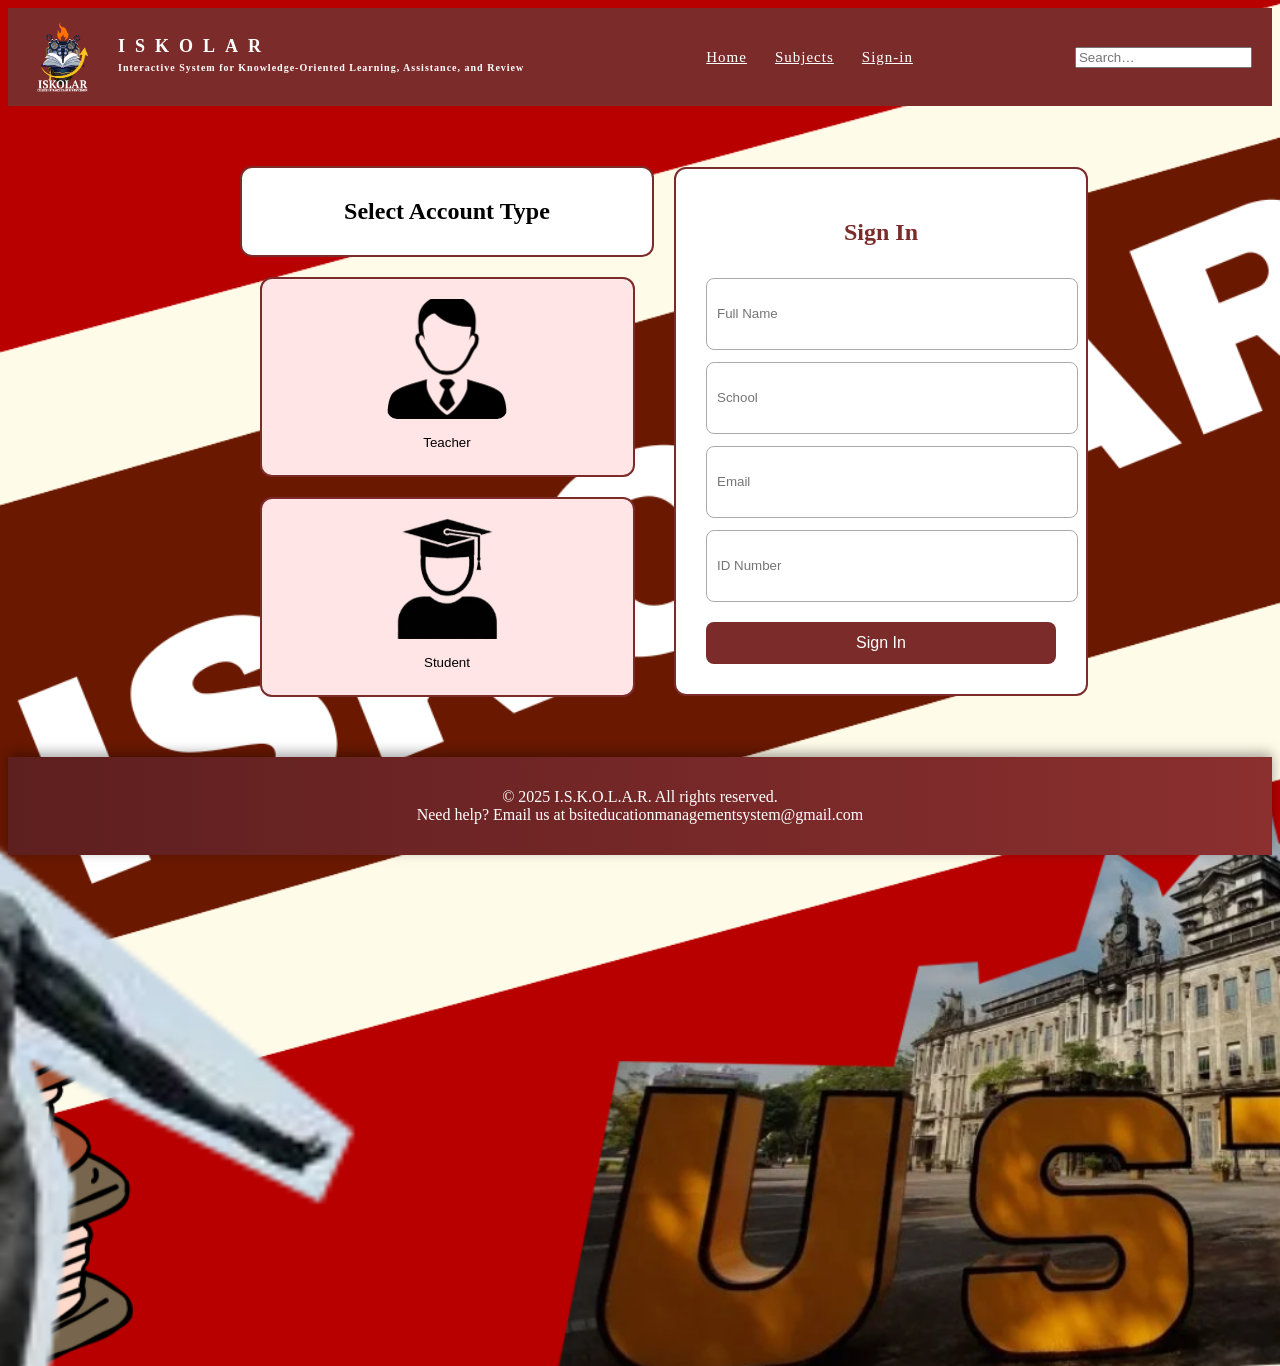
==== application.html @ c444ab7d "Update application.html" ====
<!DOCTYPE html>
<html lang="en">
<head>
    <meta charset="UTF-8">
    <meta name="viewport" content="width=device-width, initial-scale=1.0">
    <title>I.S.K.O.L.A.R</title>

    <link rel="stylesheet" href="application.css">
    <link rel="stylesheet" href="signin.css">
</head>

<body class="bg1">

<header class="header">
    <nav class="navbar">
        
        <div class="name">
            <div class="logo">
                <img src="!ISKOLAR.png" width="100%" height="100%">
            </div>

            <div class="namePos">
                ISKOLAR
                <br>
                <h3 style="font-size: 10px; letter-spacing: 1px; line-height: 1px;">
                    Interactive System for Knowledge-Oriented Learning, Assistance, and Review
                </h3>
            </div>
        </div>

        <nav class="nav">
            <a href="index.html">Home</a>
            <a href="sbjctGuestmain.html">Subjects</a>
            <a href="application.html">Sign-in</a>
        </nav>

        <div class="searchBar">
            <input type="search" placeholder="Search…" aria-label="Search" id="searchbar"/>
        </div>
    </nav>
</header>

<!-- GRID: LEFT (buttons) + RIGHT (form) -->
<div class="account-type-grid">

    <!-- ACCOUNT TYPE SELECTION -->
    <section class="account-type-section">
        <h2 class="signin-container">Select Account Type</h2>

        <div class="acc-btn-leftTop">
            <div class="account-buttons">
                <button id="teacherBtn" class="acc-btn">
                    <img src="!Professor2.png" alt="Teacher" class="acc-img">
                    <p>Teacher</p>
                </button>
            </div>
        </div>

        <div class="acc-btn-leftBottom">
            <div class="account-buttons">
                <button id="studentBtn" class="acc-btn">
                    <img src="!Student2.png" alt="Student" class="acc-img">
                    <p>Student</p>
                </button>
            </div>
        </div>
    </section>

    <!-- SIGN-IN FORM -->
    <section class="signin-container">
        <h2 id="formTitle">Sign In</h2>

        <form id="signinForm">
            <input type="text" id="name" placeholder="Full Name" required>
            <input type="text" id="school" placeholder="School" required>
            <input type="email" id="email" placeholder="Email" required>
            <input type="text" id="idnum" placeholder="ID Number" required>

            <button type="submit" id="signinBtn">Sign In</button>
        </form>
    </section>

</div>

<script src="application.js"></script>

</body>

<footer>
    <p>&copy; 2025 I.S.K.O.L.A.R. All rights reserved.  
    <br> Need help? Email us at bsiteducationmanagementsystem@gmail.com</p>
</footer>

</html>
---- application.css ----
/* ------------------ NAVIGATION BAR ------------------ */

.header .navbar {
  background: #7c2b2b;
  color: #fff;
  display: flex;
  align-items: center;
  gap: 10px;
  padding: 14px 20px;
  justify-content: space-between;
}

.name {
    display: grid;
    grid-template-columns: 70px 1fr;
}

.logo {
    display: flex;
    align-items: left;
    width: 70px;
}

.namePos {
    font-weight: 700;
    letter-spacing: 10px;
    font-size: 18px;
    padding: 14px 20px;
}

.nav a {
    color: #fff;
    margin: 0 12px;
    font-size: 15px;
    letter-spacing: 1px;
}

.searchBar[type="search"]{
    padding: 6px 10px;
    border-radius: 18px;
    border: none;
    min-width: 160px;
}

/* ------------------ BACKGROUND ------------------ */

.bg1 {
    background-image: url('!ISKOLAR4.png');
    background-size: cover;
    background-repeat: no-repeat;
    background-position: center;
    min-height: 150vh;
}

/* ------------------ ACCOUNT TYPE GRID ------------------ */

.account-type-grid {
    display: grid;
    grid-template-columns: 1fr 1fr;
    gap: 20px;
    max-width: 800px;
    margin: 60px auto;
    text-align: center;
}

.account-type-section {
    text-align: center;
}

.account-buttons {
    display: flex;
    justify-content: center;
    margin-top: 20px;
}

.acc-btn {
    background: #ffe5e5;
    border: 2px solid #7c2b2b;
    padding: 20px;
    border-radius: 12px;
    width: 375px;
    height: 200px;
    cursor: pointer;
    transition: 0.3s;
    text-align: center;
}

.acc-btn:hover {
    background: #f7d0d0;
}

/* ACTIVE BUTTON STATE FOR TEACHER/STUDENT SELECTION */
.active-account {
    background: #903131 !important;
    color: #fff;
    transform: scale(1.03);
}

/* IMG INSIDE BUTTON */
.acc-img {
    width: 120px;
    height: 120px;
    object-fit: cover;
    border-radius: 10px;
}

/* ------------------ SIGN-IN FORM ------------------ */

.signin-container {
    width: 350px;
    margin: auto;
    background: #fff;
    padding: 30px;
    border: 2px solid #7c2b2b;
    border-radius: 12px;
}

.signin-container h2 {
    text-align: center;
    color: #7c2b2b;
}

#signinForm input {
    width: 100%;
    height: 50px;
    padding: 10px;
    margin-top: 12px;
    border: 1px solid #aaa;
    border-radius: 8px;
}

#signinBtn {
    margin-top: 20px;
    width: 100%;
    padding: 12px;
    background: #7c2b2b;
    border: none;
    color: #fff;
    font-size: 16px;
    cursor: pointer;
    border-radius: 8px;
}

#signinBtn:hover {
    background: #5a1f1f;
}

/* ------------------ FOOTER ------------------ */

footer {
  background: linear-gradient(90deg, #5e1f1f, #8b2f2f);
  color: white;
  padding: 15px;
  text-align: center;
  margin-top: 50px;
  box-shadow: 0 -4px 12px rgba(0,0,0,0.35);
}
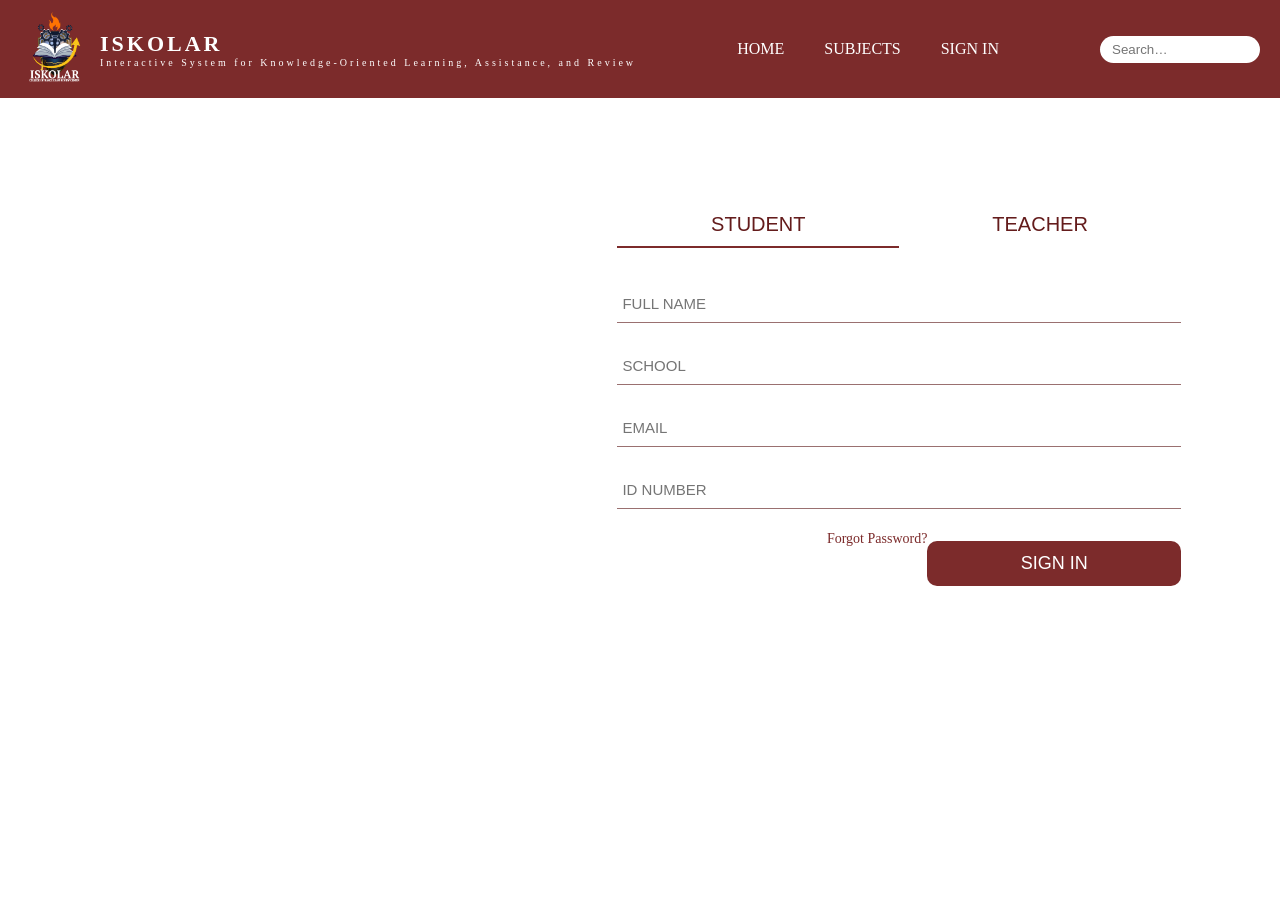
==== commit be574da4: "Update application.html" ====
--- a/application.html
+++ b/application.html
@@ -3,92 +3,75 @@
 <head>
     <meta charset="UTF-8">
     <meta name="viewport" content="width=device-width, initial-scale=1.0">
-    <title>I.S.K.O.L.A.R</title>
-
+    <title>ISKOLAR | Sign In</title>
     <link rel="stylesheet" href="application.css">
-    <link rel="stylesheet" href="signin.css">
 </head>
 
-<body class="bg1">
+<body class="bg-login">
 
 <header class="header">
     <nav class="navbar">
-        
+
         <div class="name">
             <div class="logo">
-                <img src="!ISKOLAR.png" width="100%" height="100%">
+                <img src="!ISKOLAR.png" alt="ISKOLAR Logo">
             </div>
 
             <div class="namePos">
                 ISKOLAR
-                <br>
-                <h3 style="font-size: 10px; letter-spacing: 1px; line-height: 1px;">
-                    Interactive System for Knowledge-Oriented Learning, Assistance, and Review
-                </h3>
+                <h3>Interactive System for Knowledge-Oriented Learning, Assistance, and Review</h3>
             </div>
         </div>
 
         <nav class="nav">
-            <a href="index.html">Home</a>
-            <a href="sbjctGuestmain.html">Subjects</a>
-            <a href="application.html">Sign-in</a>
+            <a href="index.html">HOME</a>
+            <a href="subjectsmain.html">SUBJECTS</a>
+            <a href="application.html">SIGN IN</a>
         </nav>
 
-        <div class="searchBar">
-            <input type="search" placeholder="Search…" aria-label="Search" id="searchbar"/>
+        <div class="search-wrapper">
+            <input type="search" placeholder="Search…" id="searchbar">
         </div>
+
     </nav>
 </header>
 
-<!-- GRID: LEFT (buttons) + RIGHT (form) -->
-<div class="account-type-grid">
 
-    <!-- ACCOUNT TYPE SELECTION -->
-    <section class="account-type-section">
-        <h2 class="signin-container">Select Account Type</h2>
 
-        <div class="acc-btn-leftTop">
-            <div class="account-buttons">
-                <button id="teacherBtn" class="acc-btn">
-                    <img src="!Professor2.png" alt="Teacher" class="acc-img">
-                    <p>Teacher</p>
-                </button>
-            </div>
+<section class="signin-section">
+
+    <div class="signin-left">
+        <h1>SIGN IN</h1>
+        <p>
+            Log in with your account to access modules, quizzes, and mock tests.  
+            For educators, once logged in you may upload and check the progress of the students.
+        </p>
+    </div>
+
+    <div class="signin-box">
+
+        <div class="tabs">
+            <button class="tab active" data-type="student">STUDENT</button>
+            <button class="tab" data-type="teacher">TEACHER</button>
         </div>
 
-        <div class="acc-btn-leftBottom">
-            <div class="account-buttons">
-                <button id="studentBtn" class="acc-btn">
-                    <img src="!Student2.png" alt="Student" class="acc-img">
-                    <p>Student</p>
-                </button>
-            </div>
-        </div>
-    </section>
+        <form id="loginForm">
 
-    <!-- SIGN-IN FORM -->
-    <section class="signin-container">
-        <h2 id="formTitle">Sign In</h2>
+            <input type="text" id="fullname" placeholder="FULL NAME">
+            <input type="text" id="school" placeholder="SCHOOL">
+            <input type="email" id="email" placeholder="EMAIL">
+            <input type="text" id="idnum" placeholder="ID NUMBER">
 
-        <form id="signinForm">
-            <input type="text" id="name" placeholder="Full Name" required>
-            <input type="text" id="school" placeholder="School" required>
-            <input type="email" id="email" placeholder="Email" required>
-            <input type="text" id="idnum" placeholder="ID Number" required>
+            <button type="submit" class="signin-btn">SIGN IN</button>
 
-            <button type="submit" id="signinBtn">Sign In</button>
+            <a class="forgot">Forgot Password?</a>
         </form>
-    </section>
 
-</div>
+    </div>
+
+</section>
 
 <script src="application.js"></script>
-
 </body>
 
-<footer>
-    <p>&copy; 2025 I.S.K.O.L.A.R. All rights reserved.  
-    <br> Need help? Email us at bsiteducationmanagementsystem@gmail.com</p>
-</footer>
-
 </html>
--- a/application.css
+++ b/application.css
@@ -1,157 +1,162 @@
-/* ------------------ NAVIGATION BAR ------------------ */
+/* Reset */
+* {
+    margin: 0;
+    padding: 0;
+    box-sizing: border-box;
+}
 
+body {
+    font-family: "Times New Roman", serif;
+}
+
+/* Background */
+.bg-login {
+    background-image: url('!bgLogin.jpg');
+    background-size: cover;
+    background-position: center;
+    background-repeat: no-repeat;
+    min-height: 100vh;
+}
+
+/* Header */
 .header .navbar {
-  background: #7c2b2b;
-  color: #fff;
-  display: flex;
-  align-items: center;
-  gap: 10px;
-  padding: 14px 20px;
-  justify-content: space-between;
+    background: #7c2b2b;
+    color: #fff;
+    display: flex;
+    align-items: center;
+    justify-content: space-between;
+    padding: 12px 20px;
+}
+
+.logo img {
+    width: 70px;
 }
 
 .name {
-    display: grid;
-    grid-template-columns: 70px 1fr;
-}
-
-.logo {
     display: flex;
-    align-items: left;
-    width: 70px;
+    gap: 10px;
+    align-items: center;
 }
 
 .namePos {
-    font-weight: 700;
-    letter-spacing: 10px;
-    font-size: 18px;
-    padding: 14px 20px;
+    font-size: 22px;
+    letter-spacing: 3px;
+    font-weight: bold;
+}
+
+.namePos h3 {
+    font-size: 10px;
+    font-weight: 400;
 }
 
 .nav a {
+    text-decoration: none;
+    font-size: 16px;
+    margin: 0 18px;
     color: #fff;
-    margin: 0 12px;
-    font-size: 15px;
-    letter-spacing: 1px;
+    transition: 0.3s;
 }
 
-.searchBar[type="search"]{
-    padding: 6px 10px;
+.nav a:hover {
+    color: #ffe2cc;
+}
+
+/* Search bar (same as homepage) */
+.search-wrapper input {
+    padding: 6px 12px;
     border-radius: 18px;
     border: none;
-    min-width: 160px;
+    width: 160px;
 }
 
-/* ------------------ BACKGROUND ------------------ */
-
-.bg1 {
-    background-image: url('!ISKOLAR4.png');
-    background-size: cover;
-    background-repeat: no-repeat;
-    background-position: center;
-    min-height: 150vh;
+/* Layout */
+.signin-section {
+    width: 90%;
+    margin: 70px auto;
+    display: flex;
+    align-items: center;
+    justify-content: space-between;
+    gap: 40px;
+    color: white;
 }
 
-/* ------------------ ACCOUNT TYPE GRID ------------------ */
-
-.account-type-grid {
-    display: grid;
-    grid-template-columns: 1fr 1fr;
-    gap: 20px;
-    max-width: 800px;
-    margin: 60px auto;
-    text-align: center;
+.signin-left {
+    width: 40%;
 }
 
-.account-type-section {
-    text-align: center;
+.signin-left h1 {
+    font-size: 65px;
+    font-weight: 900;
 }
 
-.account-buttons {
-    display: flex;
-    justify-content: center;
+.signin-left p {
+    width: 80%;
     margin-top: 20px;
+    text-align: justify;
 }
 
-.acc-btn {
-    background: #ffe5e5;
-    border: 2px solid #7c2b2b;
-    padding: 20px;
-    border-radius: 12px;
-    width: 375px;
-    height: 200px;
-    cursor: pointer;
-    transition: 0.3s;
-    text-align: center;
+/* Sign-in Box */
+.signin-box {
+    width: 55%;
+    background: rgba(255, 255, 255, 0.75);
+    backdrop-filter: blur(10px);
+    border-radius: 25px;
+    padding: 35px;
+    color: #4a1a1a;
 }
 
-.acc-btn:hover {
-    background: #f7d0d0;
+/* Tabs */
+.tabs {
+    display: flex;
+    justify-content: space-around;
+    margin-bottom: 25px;
+    font-weight: bold;
 }
 
-/* ACTIVE BUTTON STATE FOR TEACHER/STUDENT SELECTION */
-.active-account {
-    background: #903131 !important;
-    color: #fff;
-    transform: scale(1.03);
+.tab {
+    flex: 1;
+    padding: 10px;
+    background: transparent;
+    border: none;
+    font-size: 20px;
+    color: #641c1c;
+    cursor: pointer;
+    border-bottom: 2px solid transparent;
 }
 
-/* IMG INSIDE BUTTON */
-.acc-img {
-    width: 120px;
-    height: 120px;
-    object-fit: cover;
-    border-radius: 10px;
+.tab.active {
+    border-bottom: 2px solid #7c2b2b;
 }
 
-/* ------------------ SIGN-IN FORM ------------------ */
-
-.signin-container {
-    width: 350px;
-    margin: auto;
-    background: #fff;
-    padding: 30px;
-    border: 2px solid #7c2b2b;
-    border-radius: 12px;
+/* Form Fields */
+form input {
+    width: 100%;
+    padding: 10px 5px;
+    margin: 12px 0;
+    border: none;
+    border-bottom: 1px solid #9a7070;
+    background: transparent;
+    outline: none;
+    font-size: 15px;
 }
 
-.signin-container h2 {
-    text-align: center;
-    color: #7c2b2b;
+.signin-btn {
+    width: 45%;
+    padding: 12px;
+    background: #7c2b2b;
+    color: white;
+    border: none;
+    border-radius: 10px;
+    margin-top: 20px;
+    font-size: 18px;
+    cursor: pointer;
+    float: right;
 }
 
-#signinForm input {
-    width: 100%;
-    height: 50px;
-    padding: 10px;
-    margin-top: 12px;
-    border: 1px solid #aaa;
-    border-radius: 8px;
+.forgot {
+    float: right;
+    margin-top: 10px;
+    font-size: 14px;
+    color: #7c2b2b;
+    text-decoration: none;
 }
-
-#signinBtn {
-    margin-top: 20px;
-    width: 100%;
-    padding: 12px;
-    background: #7c2b2b;
-    border: none;
-    color: #fff;
-    font-size: 16px;
-    cursor: pointer;
-    border-radius: 8px;
-}
-
-#signinBtn:hover {
-    background: #5a1f1f;
-}
-
-/* ------------------ FOOTER ------------------ */
-
-footer {
-  background: linear-gradient(90deg, #5e1f1f, #8b2f2f);
-  color: white;
-  padding: 15px;
-  text-align: center;
-  margin-top: 50px;
-  box-shadow: 0 -4px 12px rgba(0,0,0,0.35);
-}
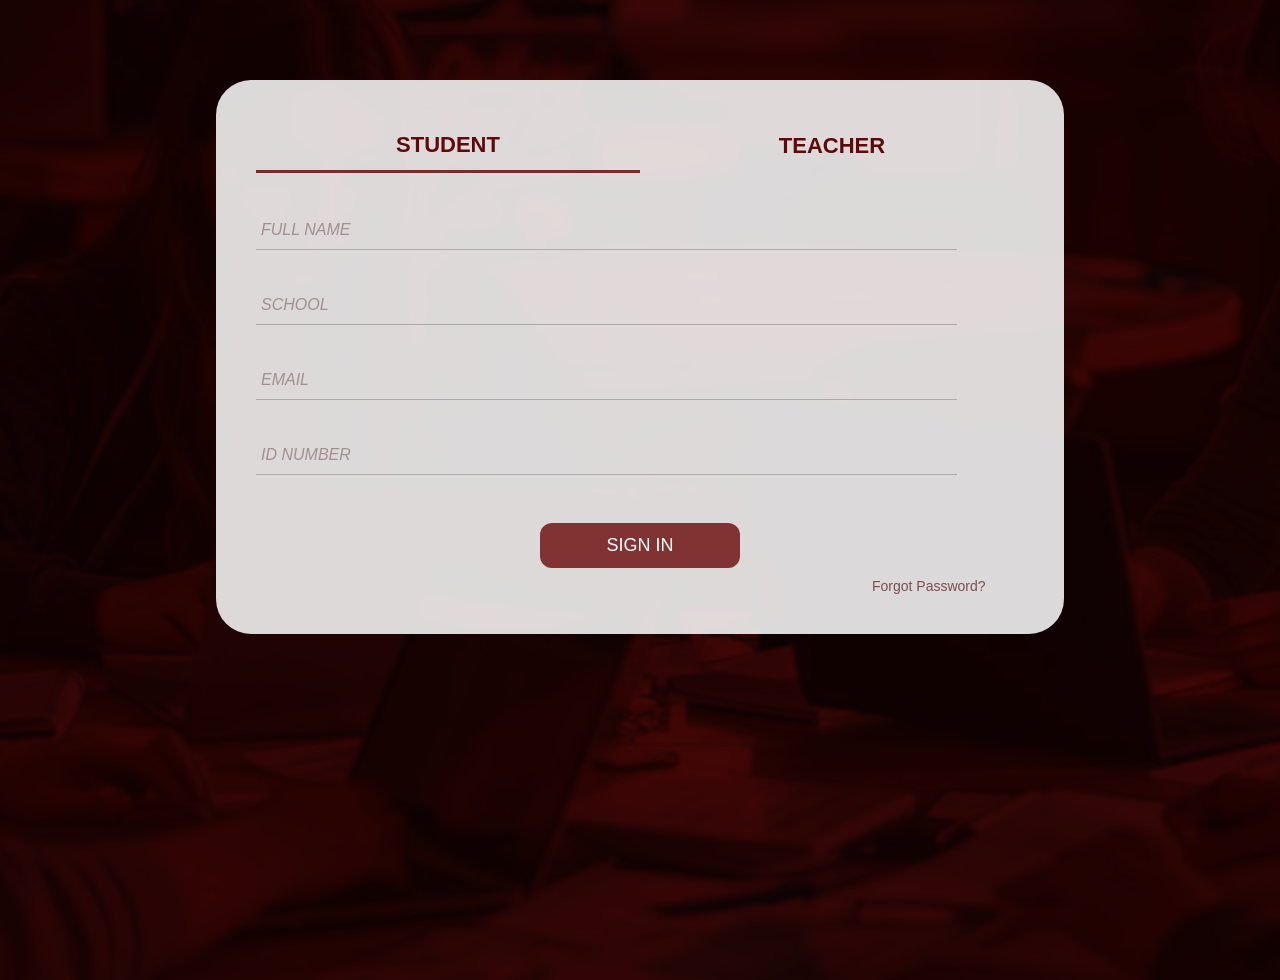
==== commit a32c7936: "Update application.html" ====
--- a/application.html
+++ b/application.html
@@ -3,75 +3,33 @@
 <head>
     <meta charset="UTF-8">
     <meta name="viewport" content="width=device-width, initial-scale=1.0">
-    <title>ISKOLAR | Sign In</title>
+    <title>Iskolar Sign In</title>
     <link rel="stylesheet" href="application.css">
 </head>
 
-<body class="bg-login">
+<body>
 
-<header class="header">
-    <nav class="navbar">
+    <section class="login-wrapper">
 
-        <div class="name">
-            <div class="logo">
-                <img src="!ISKOLAR.png" alt="ISKOLAR Logo">
-            </div>
-
-            <div class="namePos">
-                ISKOLAR
-                <h3>Interactive System for Knowledge-Oriented Learning, Assistance, and Review</h3>
-            </div>
-        </div>
-
-        <nav class="nav">
-            <a href="index.html">HOME</a>
-            <a href="subjectsmain.html">SUBJECTS</a>
-            <a href="application.html">SIGN IN</a>
-        </nav>
-
-        <div class="search-wrapper">
-            <input type="search" placeholder="Search…" id="searchbar">
-        </div>
-
-    </nav>
-</header>
-
-
-
-<section class="signin-section">
-
-    <div class="signin-left">
-        <h1>SIGN IN</h1>
-        <p>
-            Log in with your account to access modules, quizzes, and mock tests.  
-            For educators, once logged in you may upload and check the progress of the students.
-        </p>
-    </div>
-
-    <div class="signin-box">
-
-        <div class="tabs">
+        <div class="tab-container">
             <button class="tab active" data-type="student">STUDENT</button>
             <button class="tab" data-type="teacher">TEACHER</button>
         </div>
 
-        <form id="loginForm">
+        <!-- SIGN IN FORM -->
+        <form>
+            <input type="text" placeholder="FULL NAME" id="fullname">
+            <input type="text" placeholder="SCHOOL" id="school">
+            <input type="email" placeholder="EMAIL" id="email">
+            <input type="text" placeholder="ID NUMBER" id="idnumber">
 
-            <input type="text" id="fullname" placeholder="FULL NAME">
-            <input type="text" id="school" placeholder="SCHOOL">
-            <input type="email" id="email" placeholder="EMAIL">
-            <input type="text" id="idnum" placeholder="ID NUMBER">
+            <button type="submit" class="sign-btn">SIGN IN</button>
 
-            <button type="submit" class="signin-btn">SIGN IN</button>
-
-            <a class="forgot">Forgot Password?</a>
+            <div class="forgot">Forgot Password?</div>
         </form>
 
-    </div>
+    </section>
 
-</section>
-
-<script src="application.js"></script>
+    <script src="application.js"></script>
 </body>
-
 </html>
--- a/application.css
+++ b/application.css
@@ -1,162 +1,115 @@
-/* Reset */
-* {
+body {
     margin: 0;
-    padding: 0;
-    box-sizing: border-box;
+    font-family: 'Poppins', sans-serif;
+    background: url("ISKOLAR (1).png") no-repeat center center/cover;
+    background-color: #5e0a0a;
+    background-blend-mode: multiply;
+    height: 100vh;
 }
 
-body {
-    font-family: "Times New Roman", serif;
+/* LOGIN WRAPPER */
+.login-wrapper {
+    width: 60%;
+    margin: 80px auto;
+    background: rgba(255, 255, 255, 0.85);
+    padding: 40px;
+    border-radius: 35px;
+    backdrop-filter: blur(2px);
 }
 
-/* Background */
-.bg-login {
-    background-image: url('!bgLogin.jpg');
-    background-size: cover;
-    background-position: center;
-    background-repeat: no-repeat;
-    min-height: 100vh;
-}
-
-/* Header */
-.header .navbar {
-    background: #7c2b2b;
-    color: #fff;
-    display: flex;
-    align-items: center;
-    justify-content: space-between;
-    padding: 12px 20px;
-}
-
-.logo img {
-    width: 70px;
-}
-
-.name {
-    display: flex;
-    gap: 10px;
-    align-items: center;
-}
-
-.namePos {
-    font-size: 22px;
-    letter-spacing: 3px;
-    font-weight: bold;
-}
-
-.namePos h3 {
-    font-size: 10px;
-    font-weight: 400;
-}
-
-.nav a {
-    text-decoration: none;
-    font-size: 16px;
-    margin: 0 18px;
-    color: #fff;
-    transition: 0.3s;
-}
-
-.nav a:hover {
-    color: #ffe2cc;
-}
-
-/* Search bar (same as homepage) */
-.search-wrapper input {
-    padding: 6px 12px;
-    border-radius: 18px;
-    border: none;
-    width: 160px;
-}
-
-/* Layout */
-.signin-section {
-    width: 90%;
-    margin: 70px auto;
-    display: flex;
-    align-items: center;
-    justify-content: space-between;
-    gap: 40px;
-    color: white;
-}
-
-.signin-left {
-    width: 40%;
-}
-
-.signin-left h1 {
-    font-size: 65px;
-    font-weight: 900;
-}
-
-.signin-left p {
-    width: 80%;
-    margin-top: 20px;
-    text-align: justify;
-}
-
-/* Sign-in Box */
-.signin-box {
-    width: 55%;
-    background: rgba(255, 255, 255, 0.75);
-    backdrop-filter: blur(10px);
-    border-radius: 25px;
-    padding: 35px;
-    color: #4a1a1a;
-}
-
-/* Tabs */
-.tabs {
+/* TABS */
+.tab-container {
     display: flex;
     justify-content: space-around;
-    margin-bottom: 25px;
-    font-weight: bold;
+    margin-bottom: 20px;
 }
 
 .tab {
     flex: 1;
-    padding: 10px;
+    text-align: center;
+    padding: 12px 0;
+    font-size: 22px;
+    font-weight: 600;
+    cursor: pointer;
+    border: none;
     background: transparent;
-    border: none;
-    font-size: 20px;
-    color: #641c1c;
-    cursor: pointer;
     border-bottom: 2px solid transparent;
+    transition: 0.25s ease;
+    color: #5e0a0a;
 }
 
 .tab.active {
-    border-bottom: 2px solid #7c2b2b;
+    border-bottom: 3px solid #7c2b2b;
 }
 
-/* Form Fields */
-form input {
-    width: 100%;
+/* INPUT FIELDS */
+input {
+    width: 90%;
+    margin: 18px auto;
     padding: 10px 5px;
-    margin: 12px 0;
+    font-size: 16px;
     border: none;
-    border-bottom: 1px solid #9a7070;
     background: transparent;
+    border-bottom: 1px solid #b0a9a9;
     outline: none;
-    font-size: 15px;
+    color: #4c4c4c;
 }
 
-.signin-btn {
-    width: 45%;
-    padding: 12px;
-    background: #7c2b2b;
-    color: white;
-    border: none;
-    border-radius: 10px;
-    margin-top: 20px;
-    font-size: 18px;
-    cursor: pointer;
-    float: right;
+input::placeholder {
+    color: #a48f8f;
+    font-style: italic;
 }
 
+/* SIGN IN BUTTON */
+.sign-btn {
+    display: block;
+    width: 200px;
+    margin: 30px auto;
+    padding: 12px;
+    background: #813333;
+    color: white;
+    font-size: 18px;
+    border: none;
+    border-radius: 12px;
+    cursor: pointer;
+    transition: 0.25s;
+}
+
+.sign-btn:hover {
+    background: #692828;
+}
+
+/* FORGOT PASSWORD */
 .forgot {
-    float: right;
-    margin-top: 10px;
+    text-align: right;
     font-size: 14px;
-    color: #7c2b2b;
-    text-decoration: none;
+    color: #7c4e4e;
+    margin-top: -20px;
+    margin-right: 5%;
 }
+
+/* Footer */
+footer {
+    background: linear-gradient(90deg, #5e1f1f, #8b2f2f);
+    color: white;
+    padding: 20px;
+    text-align: center;
+    margin-top: 50px;
+    box-shadow: 0 -4px 12px rgba(0,0,0,0.25);
+    font-size: 14px;
+}
+
+/* Responsive Adjustments */
+@media (max-width: 768px) {
+    .heading h1 {
+        font-size: 60px;
+    }
+
+    .heading p {
+        font-size: 22px;
+    }
+
+    .namePos {
+        font-size: 16px;
+    }
+}
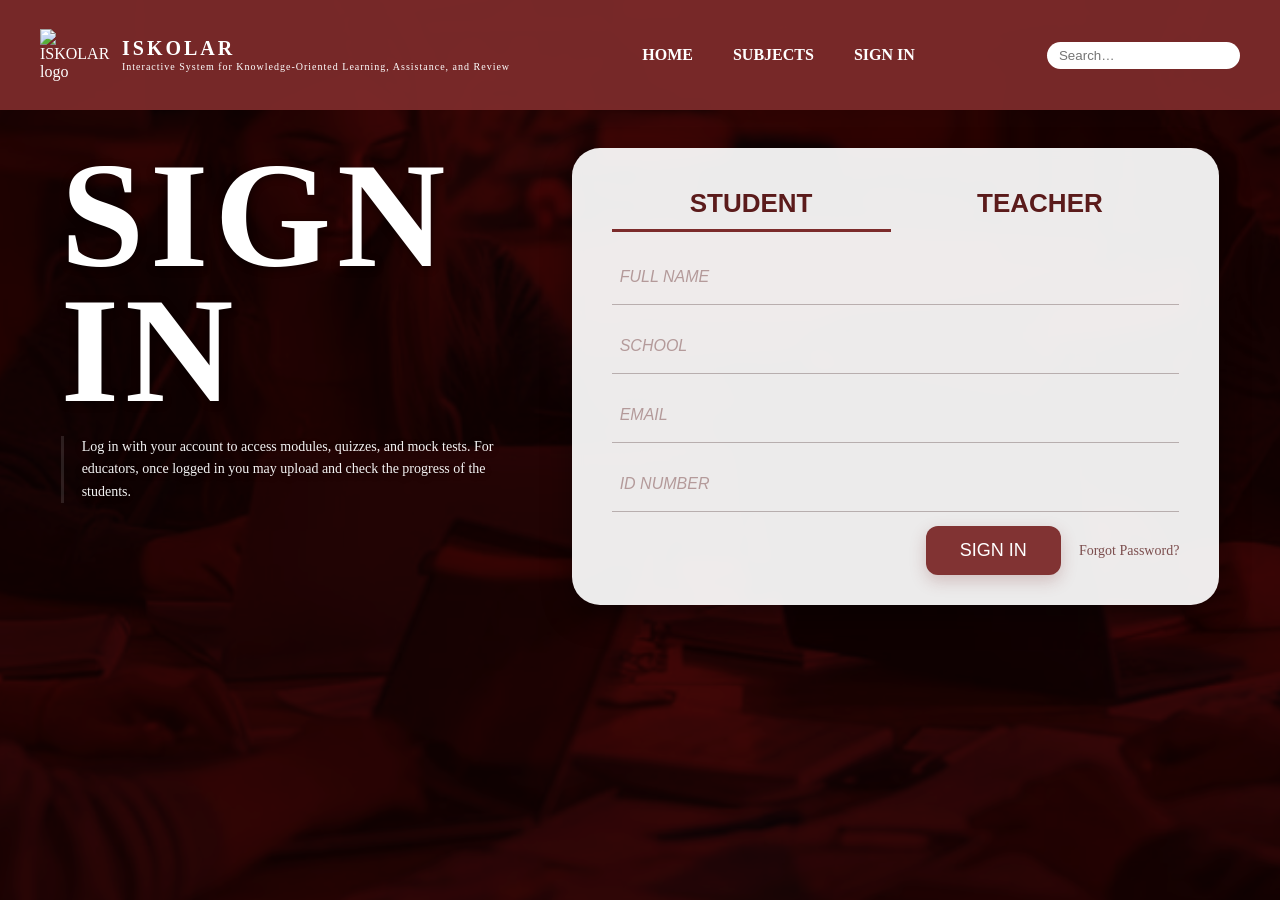
==== commit eec43c4e: "Update application.html" ====
--- a/application.html
+++ b/application.html
@@ -1,35 +1,69 @@
 <!DOCTYPE html>
 <html lang="en">
 <head>
-    <meta charset="UTF-8">
-    <meta name="viewport" content="width=device-width, initial-scale=1.0">
-    <title>Iskolar Sign In</title>
-    <link rel="stylesheet" href="application.css">
+  <meta charset="utf-8" />
+  <meta name="viewport" content="width=device-width,initial-scale=1" />
+  <title>ISKOLAR — Sign In</title>
+  <link rel="stylesheet" href="application.css">
 </head>
-
 <body>
 
-    <section class="login-wrapper">
+  <!-- header (same visual language as site) -->
+  <header class="header">
+    <nav class="navbar">
+      <div class="name">
+        <div class="logo"><img src="ISKOLAR.png" alt="ISKOLAR logo"></div>
+        <div class="namePos">
+          ISKOLAR
+          <h3>Interactive System for Knowledge-Oriented Learning, Assistance, and Review</h3>
+        </div>
+      </div>
 
-        <div class="tab-container">
-            <button class="tab active" data-type="student">STUDENT</button>
-            <button class="tab" data-type="teacher">TEACHER</button>
+      <div class="nav">
+        <a href="index.html">HOME</a>
+        <a href="subjectsmain.html">SUBJECTS</a>
+        <a href="application.html">SIGN IN</a>
+      </div>
+
+      <div class="searchBar">
+        <input type="search" id="searchbar" placeholder="Search…">
+      </div>
+    </nav>
+  </header>
+
+  <!-- main hero area: left big "SIGN IN" + right form card -->
+  <main class="signin-section">
+
+    <div class="left-blurb">
+      <h1>SIGN IN</h1>
+      <p>
+        Log in with your account to access modules, quizzes, and mock tests.
+        For educators, once logged in you may upload and check the progress of the students.
+      </p>
+    </div>
+
+    <div class="signin-box">
+
+      <div class="tabs" role="tablist">
+        <button class="tab active" data-type="student" aria-selected="true">STUDENT</button>
+        <button class="tab" data-type="teacher" aria-selected="false">TEACHER</button>
+      </div>
+
+      <form id="loginForm" autocomplete="off" novalidate>
+        <input id="fullname" name="fullname" type="text" placeholder="FULL NAME" />
+        <input id="school" name="school" type="text" placeholder="SCHOOL" />
+        <input id="email" name="email" type="email" placeholder="EMAIL" />
+        <input id="idnum" name="idnum" type="text" placeholder="ID NUMBER" />
+
+        <div class="form-row">
+          <button type="submit" class="signin-btn">SIGN IN</button>
+          <a class="forgot" href="#">Forgot Password?</a>
         </div>
+      </form>
 
-        <!-- SIGN IN FORM -->
-        <form>
-            <input type="text" placeholder="FULL NAME" id="fullname">
-            <input type="text" placeholder="SCHOOL" id="school">
-            <input type="email" placeholder="EMAIL" id="email">
-            <input type="text" placeholder="ID NUMBER" id="idnumber">
+    </div>
+  </main>
 
-            <button type="submit" class="sign-btn">SIGN IN</button>
-
-            <div class="forgot">Forgot Password?</div>
-        </form>
-
-    </section>
-
-    <script src="application.js"></script>
+  <script src="application.js"></script>
 </body>
 </html>
--- a/application.css
+++ b/application.css
@@ -1,115 +1,160 @@
+/* === base / background === */
+* { box-sizing: border-box; margin: 0; padding: 0; }
+html,body { height: 100%; }
+
 body {
-    margin: 0;
-    font-family: 'Poppins', sans-serif;
-    background: url("ISKOLAR (1).png") no-repeat center center/cover;
-    background-color: #5e0a0a;
-    background-blend-mode: multiply;
-    height: 100vh;
+  font-family: 'Times New Roman', Times, serif;
+  background-image: url("ISKOLAR (1).png");
+  background-size: cover;
+  background-position: center;
+  background-repeat: no-repeat;
+  /* overlay red tint so page overall is red like the screenshot */
+  background-color: #5b0b0b;
+  background-blend-mode: multiply;
+  color: #2b1b1b;
 }
 
-/* LOGIN WRAPPER */
-.login-wrapper {
-    width: 60%;
-    margin: 80px auto;
-    background: rgba(255, 255, 255, 0.85);
-    padding: 40px;
-    border-radius: 35px;
-    backdrop-filter: blur(2px);
+/* === header (matches site) === */
+.header .navbar {
+  height: 110px;
+  display: flex;
+  align-items: center;
+  justify-content: space-between;
+  padding: 14px 40px;
+  background: rgba(124,43,43,0.95);
+  color: #fff;
+  position: sticky;
+  top: 0;
+  z-index: 30;
 }
 
-/* TABS */
-.tab-container {
-    display: flex;
-    justify-content: space-around;
-    margin-bottom: 20px;
+.name { display:flex; align-items:center; gap:12px; }
+.logo img { width:70px; height:auto; display:block; }
+.namePos { font-weight:700; letter-spacing:3px; font-size:20px; line-height:1; }
+.namePos h3 { font-weight:400; font-size:10px; margin-top:4px; letter-spacing:1px; }
+
+.nav a {
+  color:#fff; text-decoration:none; margin: 0 18px; font-size:16px; font-weight:700;
+}
+.searchBar input {
+  padding:6px 12px; border-radius:18px; border:none; min-width:160px;
+}
+
+/* === MAIN layout: left blurb + right card === */
+.signin-section {
+  width: 92%;
+  max-width: 1400px;
+  margin: 38px auto;
+  display: flex;
+  gap: 40px;
+  align-items: flex-start;
+  justify-content: center;
+}
+
+/* left column: big SIGN IN text and description */
+.left-blurb {
+  width: 40%;
+  color: #fff;
+  text-shadow: 0 2px 8px rgba(0,0,0,0.45);
+}
+
+.left-blurb h1 {
+  font-size: 150px; /* large like screenshot */
+  letter-spacing: 6px;
+  line-height: 0.9;
+  margin-bottom: 18px;
+  font-weight: 900;
+}
+
+.left-blurb p {
+  max-width: 480px;
+  line-height: 1.6;
+  opacity: 0.95;
+  border-left: 3px solid rgba(255,255,255,0.12);
+  padding-left: 18px;
+  margin-top: 18px;
+  font-size: 14px;
+}
+
+/* right column: white/blurred card */
+.signin-box {
+  width: 55%;
+  background: rgba(255,255,255,0.92);
+  border-radius: 28px;
+  padding: 30px 40px;
+  backdrop-filter: blur(6px);
+  box-shadow: 0 12px 30px rgba(0,0,0,0.35);
+  color: #4a1a1a;
+}
+
+/* tabs */
+.tabs {
+  display:flex;
+  gap: 10px;
+  align-items:center;
+  margin-bottom: 18px;
 }
 
 .tab {
-    flex: 1;
-    text-align: center;
-    padding: 12px 0;
-    font-size: 22px;
-    font-weight: 600;
-    cursor: pointer;
-    border: none;
-    background: transparent;
-    border-bottom: 2px solid transparent;
-    transition: 0.25s ease;
-    color: #5e0a0a;
+  flex: 1;
+  background: transparent;
+  border: none;
+  padding: 10px 0;
+  font-size: 26px;
+  font-weight: 700;
+  color: #5b1b1b;
+  cursor: pointer;
+  border-bottom: 3px solid transparent;
+  transition: border-color 180ms ease;
 }
 
 .tab.active {
-    border-bottom: 3px solid #7c2b2b;
+  border-bottom-color: #7c2b2b;
 }
 
-/* INPUT FIELDS */
-input {
-    width: 90%;
-    margin: 18px auto;
-    padding: 10px 5px;
-    font-size: 16px;
-    border: none;
-    background: transparent;
-    border-bottom: 1px solid #b0a9a9;
-    outline: none;
-    color: #4c4c4c;
+/* form inputs */
+form input {
+  display:block;
+  width: 100%;
+  padding: 18px 8px;
+  margin: 14px 0;
+  border: none;
+  border-bottom: 1px solid rgba(120,100,100,0.45);
+  background: transparent;
+  font-size: 16px;
+  color: #4a3a3a;
 }
 
-input::placeholder {
-    color: #a48f8f;
-    font-style: italic;
+form input::placeholder { color: #b49a9a; font-style: italic; }
+
+/* submit + forgot */
+.form-row { display:flex; align-items:center; justify-content:flex-end; gap:18px; margin-top: 10px; }
+.signin-btn {
+  background: #813333;
+  color: #fff;
+  border: none;
+  padding: 14px 34px;
+  border-radius: 12px;
+  font-size: 18px;
+  cursor: pointer;
+  box-shadow: 0 6px 16px rgba(130,60,60,0.25);
+}
+.signin-btn:hover { background:#6f2b2b; }
+
+.forgot { color:#7c4e4e; text-decoration:none; font-size:14px; }
+
+/* responsive */
+@media (max-width: 1100px) {
+  .left-blurb { width: 45%; }
+  .signin-box { width: 50%; }
+  .left-blurb h1 { font-size: 110px; }
 }
 
-/* SIGN IN BUTTON */
-.sign-btn {
-    display: block;
-    width: 200px;
-    margin: 30px auto;
-    padding: 12px;
-    background: #813333;
-    color: white;
-    font-size: 18px;
-    border: none;
-    border-radius: 12px;
-    cursor: pointer;
-    transition: 0.25s;
+@media (max-width: 880px) {
+  .signin-section { flex-direction: column; align-items: center; padding: 20px; }
+  .left-blurb, .signin-box { width: 100%; }
+  .left-blurb h1 { font-size: 72px; text-align:center; }
+  .left-blurb p { margin: 18px auto 0; text-align: center; border-left: none; padding-left: 0; max-width: 720px;}
+  .tabs { gap: 6px; }
+  .tab { font-size: 20px; }
 }
-
-.sign-btn:hover {
-    background: #692828;
-}
-
-/* FORGOT PASSWORD */
-.forgot {
-    text-align: right;
-    font-size: 14px;
-    color: #7c4e4e;
-    margin-top: -20px;
-    margin-right: 5%;
-}
-
-/* Footer */
-footer {
-    background: linear-gradient(90deg, #5e1f1f, #8b2f2f);
-    color: white;
-    padding: 20px;
-    text-align: center;
-    margin-top: 50px;
-    box-shadow: 0 -4px 12px rgba(0,0,0,0.25);
-    font-size: 14px;
-}
-
-/* Responsive Adjustments */
-@media (max-width: 768px) {
-    .heading h1 {
-        font-size: 60px;
-    }
-
-    .heading p {
-        font-size: 22px;
-    }
-
-    .namePos {
-        font-size: 16px;
-    }
-}
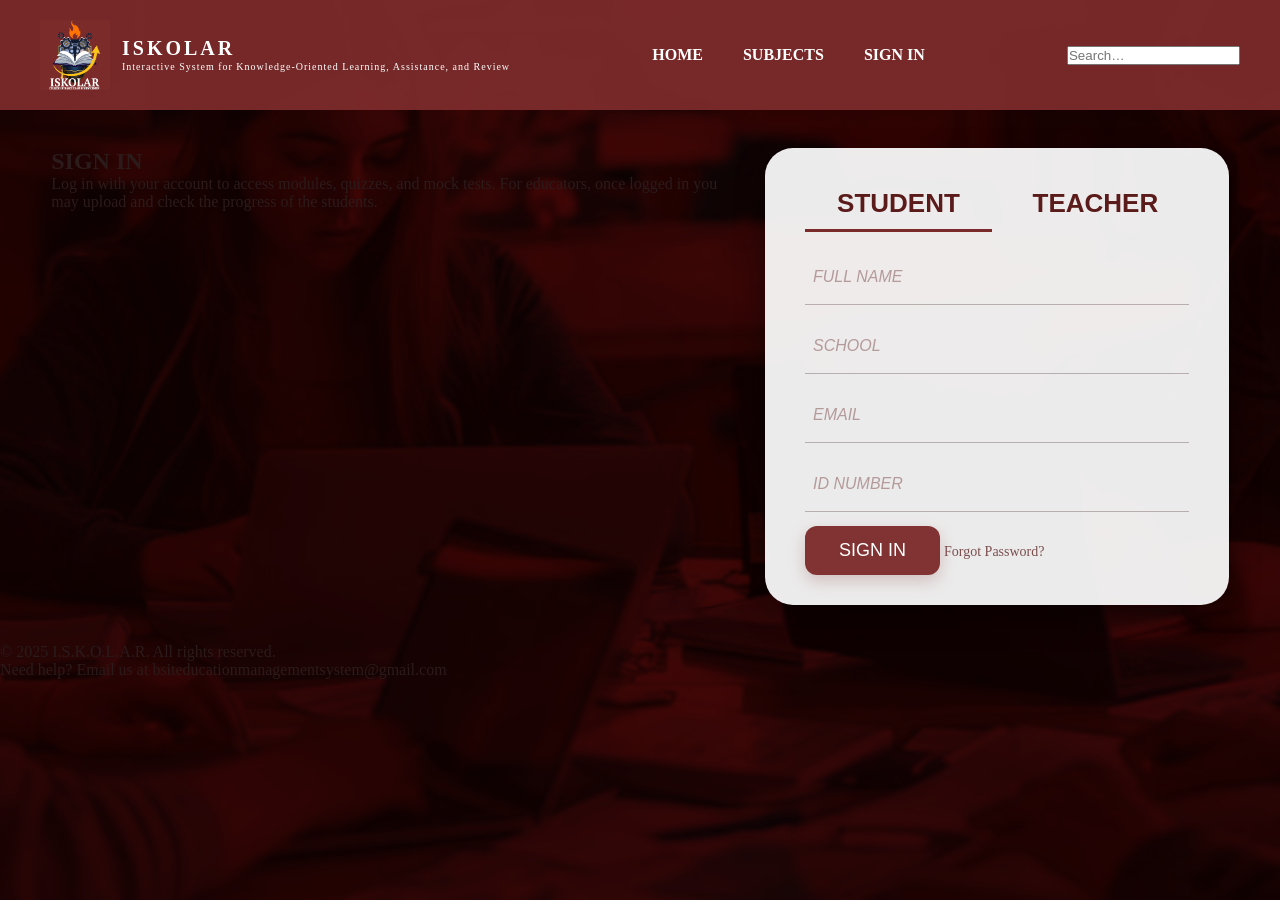
==== commit 56962718: "Update application.html" ====
--- a/application.html
+++ b/application.html
@@ -1,69 +1,81 @@
 <!DOCTYPE html>
 <html lang="en">
 <head>
-  <meta charset="utf-8" />
-  <meta name="viewport" content="width=device-width,initial-scale=1" />
-  <title>ISKOLAR — Sign In</title>
-  <link rel="stylesheet" href="application.css">
+    <meta charset="UTF-8">
+    <meta name="viewport" content="width=device-width, initial-scale=1.0">
+    <title>ISKOLAR | Sign In</title>
+    <link rel="stylesheet" href="application.css">
 </head>
-<body>
 
-  <!-- header (same visual language as site) -->
-  <header class="header">
+<body class="bg-login">
+
+<header class="header">
     <nav class="navbar">
-      <div class="name">
-        <div class="logo"><img src="ISKOLAR.png" alt="ISKOLAR logo"></div>
-        <div class="namePos">
-          ISKOLAR
-          <h3>Interactive System for Knowledge-Oriented Learning, Assistance, and Review</h3>
+
+        <div class="name">
+            <div class="logo">
+                <img src="!ISKOLAR.png" alt="ISKOLAR Logo">
+            </div>
+
+            <div class="namePos">
+                ISKOLAR
+                <h3>Interactive System for Knowledge-Oriented Learning, Assistance, and Review</h3>
+            </div>
         </div>
-      </div>
 
-      <div class="nav">
-        <a href="index.html">HOME</a>
-        <a href="subjectsmain.html">SUBJECTS</a>
-        <a href="application.html">SIGN IN</a>
-      </div>
+        <nav class="nav">
+            <a href="index.html">HOME</a>
+            <a href="subjectsmain.html">SUBJECTS</a>
+            <a href="application.html">SIGN IN</a>
+        </nav>
 
-      <div class="searchBar">
-        <input type="search" id="searchbar" placeholder="Search…">
-      </div>
+        <div class="search-wrapper">
+            <input type="search" placeholder="Search…" id="searchbar">
+        </div>
+
     </nav>
-  </header>
+</header>
 
-  <!-- main hero area: left big "SIGN IN" + right form card -->
-  <main class="signin-section">
 
-    <div class="left-blurb">
-      <h1>SIGN IN</h1>
-      <p>
-        Log in with your account to access modules, quizzes, and mock tests.
-        For educators, once logged in you may upload and check the progress of the students.
-      </p>
+
+<section class="signin-section">
+
+    <div class="signin-left">
+        <h1>SIGN IN</h1>
+        <p>
+            Log in with your account to access modules, quizzes, and mock tests.  
+            For educators, once logged in you may upload and check the progress of the students.
+        </p>
     </div>
 
     <div class="signin-box">
 
-      <div class="tabs" role="tablist">
-        <button class="tab active" data-type="student" aria-selected="true">STUDENT</button>
-        <button class="tab" data-type="teacher" aria-selected="false">TEACHER</button>
-      </div>
+        <div class="tabs">
+            <button class="tab active" data-type="student">STUDENT</button>
+            <button class="tab" data-type="teacher">TEACHER</button>
+        </div>
 
-      <form id="loginForm" autocomplete="off" novalidate>
-        <input id="fullname" name="fullname" type="text" placeholder="FULL NAME" />
-        <input id="school" name="school" type="text" placeholder="SCHOOL" />
-        <input id="email" name="email" type="email" placeholder="EMAIL" />
-        <input id="idnum" name="idnum" type="text" placeholder="ID NUMBER" />
+        <form id="loginForm">
 
-        <div class="form-row">
-          <button type="submit" class="signin-btn">SIGN IN</button>
-          <a class="forgot" href="#">Forgot Password?</a>
-        </div>
-      </form>
+            <input type="text" id="fullname" placeholder="FULL NAME">
+            <input type="text" id="school" placeholder="SCHOOL">
+            <input type="email" id="email" placeholder="EMAIL">
+            <input type="text" id="idnum" placeholder="ID NUMBER">
+
+            <button type="submit" class="signin-btn">SIGN IN</button>
+
+            <a class="forgot">Forgot Password?</a>
+        </form>
 
     </div>
-  </main>
 
-  <script src="application.js"></script>
+</section>
+
+<footer>
+    <p>&copy; 2025 I.S.K.O.L.A.R. All rights reserved. <br>Need help? Email us at bsiteducationmanagementsystem@gmail.com</p>
+</footer>
+  
+<script src="application.js"></script>
 </body>
+
 </html>
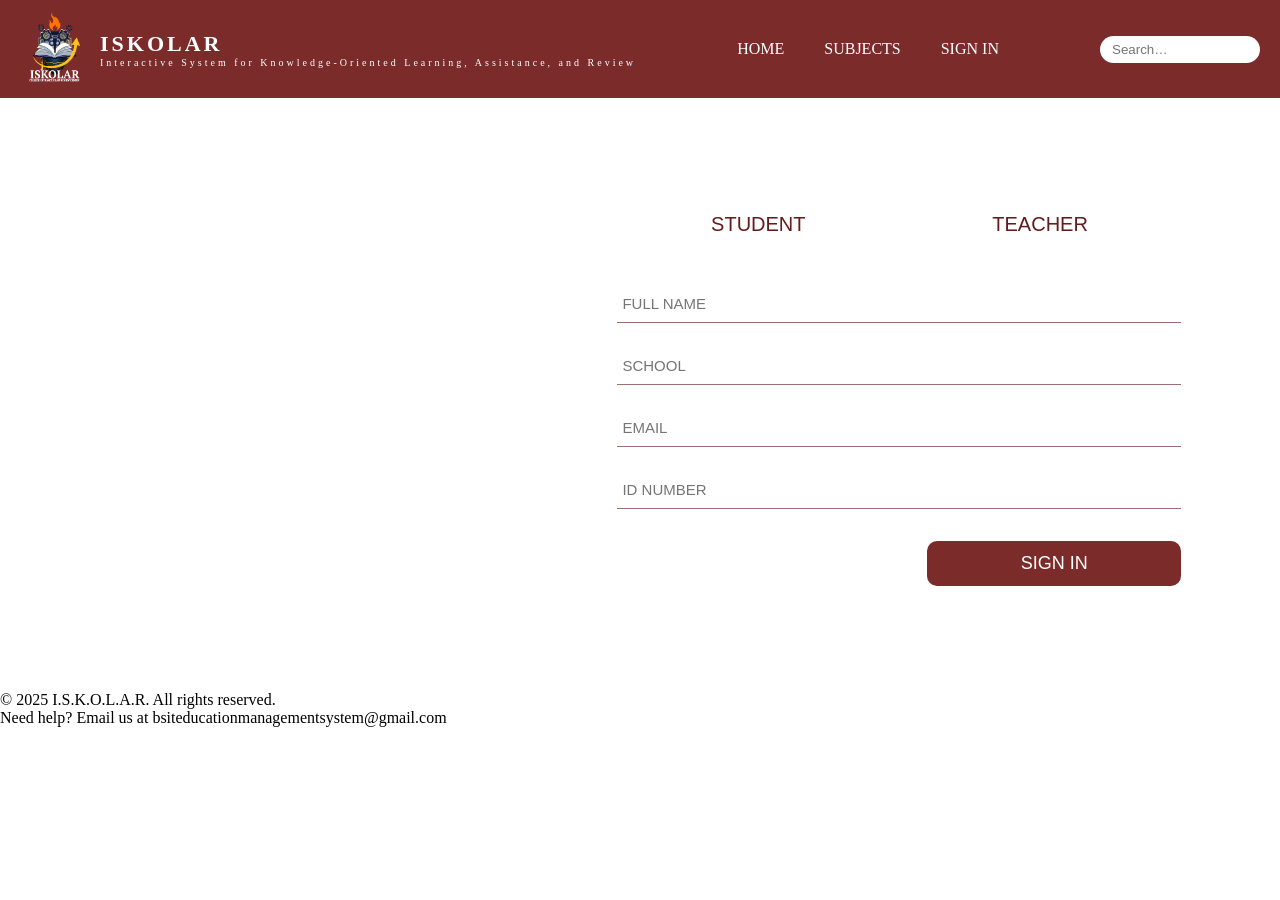
==== commit 232fe3c8: "Update application.html" ====
--- a/application.html
+++ b/application.html
@@ -3,7 +3,7 @@
 <head>
     <meta charset="UTF-8">
     <meta name="viewport" content="width=device-width, initial-scale=1.0">
-    <title>ISKOLAR | Sign In</title>
+    <title>I.S.K.O.L.A.R</title>
     <link rel="stylesheet" href="application.css">
 </head>
 
@@ -25,7 +25,7 @@
 
         <nav class="nav">
             <a href="index.html">HOME</a>
-            <a href="subjectsmain.html">SUBJECTS</a>
+            <a href="sbjctGuestmain.html">SUBJECTS</a>
             <a href="application.html">SIGN IN</a>
         </nav>
 
@@ -35,8 +35,6 @@
 
     </nav>
 </header>
-
-
 
 <section class="signin-section">
 
@@ -51,20 +49,19 @@
     <div class="signin-box">
 
         <div class="tabs">
-            <button class="tab active" data-type="student">STUDENT</button>
+            <button class="tab" data-type="student">STUDENT</button>
             <button class="tab" data-type="teacher">TEACHER</button>
         </div>
 
         <form id="loginForm">
 
-            <input type="text" id="fullname" placeholder="FULL NAME">
-            <input type="text" id="school" placeholder="SCHOOL">
-            <input type="email" id="email" placeholder="EMAIL">
-            <input type="text" id="idnum" placeholder="ID NUMBER">
+            <input type="text" id="fullname" placeholder="FULL NAME" required>
+            <input type="text" id="school" placeholder="SCHOOL" required>
+            <input type="email" id="email" placeholder="EMAIL" required>
+            <input type="text" id="idnum" placeholder="ID NUMBER" required>
 
             <button type="submit" class="signin-btn">SIGN IN</button>
 
-            <a class="forgot">Forgot Password?</a>
         </form>
 
     </div>
@@ -79,3 +76,4 @@
 </body>
 
 </html>
+
--- a/application.css
+++ b/application.css
@@ -1,160 +1,162 @@
-/* === base / background === */
-* { box-sizing: border-box; margin: 0; padding: 0; }
-html,body { height: 100%; }
+/* Reset */
+* {
+    margin: 0;
+    padding: 0;
+    box-sizing: border-box;
+}
 
 body {
-  font-family: 'Times New Roman', Times, serif;
-  background-image: url("ISKOLAR (1).png");
-  background-size: cover;
-  background-position: center;
-  background-repeat: no-repeat;
-  /* overlay red tint so page overall is red like the screenshot */
-  background-color: #5b0b0b;
-  background-blend-mode: multiply;
-  color: #2b1b1b;
+    font-family: "Times New Roman", serif;
 }
 
-/* === header (matches site) === */
-.header .navbar {
-  height: 110px;
-  display: flex;
-  align-items: center;
-  justify-content: space-between;
-  padding: 14px 40px;
-  background: rgba(124,43,43,0.95);
-  color: #fff;
-  position: sticky;
-  top: 0;
-  z-index: 30;
+/* Background */
+.bg-login {
+    background-image: url('!bgLogin.jpg');
+    background-size: cover;
+    background-position: center;
+    background-repeat: no-repeat;
+    min-height: 100vh;
 }
 
-.name { display:flex; align-items:center; gap:12px; }
-.logo img { width:70px; height:auto; display:block; }
-.namePos { font-weight:700; letter-spacing:3px; font-size:20px; line-height:1; }
-.namePos h3 { font-weight:400; font-size:10px; margin-top:4px; letter-spacing:1px; }
+/* Header */
+.header .navbar {
+    background: #7c2b2b;
+    color: #fff;
+    display: flex;
+    align-items: center;
+    justify-content: space-between;
+    padding: 12px 20px;
+}
+
+.logo img {
+    width: 70px;
+}
+
+.name {
+    display: flex;
+    gap: 10px;
+    align-items: center;
+}
+
+.namePos {
+    font-size: 22px;
+    letter-spacing: 3px;
+    font-weight: bold;
+}
+
+.namePos h3 {
+    font-size: 10px;
+    font-weight: 400;
+}
 
 .nav a {
-  color:#fff; text-decoration:none; margin: 0 18px; font-size:16px; font-weight:700;
-}
-.searchBar input {
-  padding:6px 12px; border-radius:18px; border:none; min-width:160px;
+    text-decoration: none;
+    font-size: 16px;
+    margin: 0 18px;
+    color: #fff;
+    transition: 0.3s;
 }
 
-/* === MAIN layout: left blurb + right card === */
-.signin-section {
-  width: 92%;
-  max-width: 1400px;
-  margin: 38px auto;
-  display: flex;
-  gap: 40px;
-  align-items: flex-start;
-  justify-content: center;
+.nav a:hover {
+    color: #ffe2cc;
 }
 
-/* left column: big SIGN IN text and description */
-.left-blurb {
-  width: 40%;
-  color: #fff;
-  text-shadow: 0 2px 8px rgba(0,0,0,0.45);
+/* Search bar (same as homepage) */
+.search-wrapper input {
+    padding: 6px 12px;
+    border-radius: 18px;
+    border: none;
+    width: 160px;
 }
 
-.left-blurb h1 {
-  font-size: 150px; /* large like screenshot */
-  letter-spacing: 6px;
-  line-height: 0.9;
-  margin-bottom: 18px;
-  font-weight: 900;
+/* Layout */
+.signin-section {
+    width: 90%;
+    margin: 70px auto;
+    display: flex;
+    align-items: center;
+    justify-content: space-between;
+    gap: 40px;
+    color: white;
 }
 
-.left-blurb p {
-  max-width: 480px;
-  line-height: 1.6;
-  opacity: 0.95;
-  border-left: 3px solid rgba(255,255,255,0.12);
-  padding-left: 18px;
-  margin-top: 18px;
-  font-size: 14px;
+.signin-left {
+    width: 40%;
 }
 
-/* right column: white/blurred card */
-.signin-box {
-  width: 55%;
-  background: rgba(255,255,255,0.92);
-  border-radius: 28px;
-  padding: 30px 40px;
-  backdrop-filter: blur(6px);
-  box-shadow: 0 12px 30px rgba(0,0,0,0.35);
-  color: #4a1a1a;
+.signin-left h1 {
+    font-size: 65px;
+    font-weight: 900;
 }
 
-/* tabs */
+.signin-left p {
+    width: 80%;
+    margin-top: 20px;
+    text-align: justify;
+}
+
+/* Sign-in Box */
+.signin-box {
+    width: 55%;
+    background: rgba(255, 255, 255, 0.75);
+    backdrop-filter: blur(10px);
+    border-radius: 25px;
+    padding: 35px;
+    color: #4a1a1a;
+}
+
+/* Tabs */
 .tabs {
-  display:flex;
-  gap: 10px;
-  align-items:center;
-  margin-bottom: 18px;
+    display: flex;
+    justify-content: space-around;
+    margin-bottom: 25px;
+    font-weight: bold;
 }
 
 .tab {
-  flex: 1;
-  background: transparent;
-  border: none;
-  padding: 10px 0;
-  font-size: 26px;
-  font-weight: 700;
-  color: #5b1b1b;
-  cursor: pointer;
-  border-bottom: 3px solid transparent;
-  transition: border-color 180ms ease;
+    flex: 1;
+    padding: 10px;
+    background: transparent;
+    border: none;
+    font-size: 20px;
+    color: #641c1c;
+    cursor: pointer;
+    border-bottom: 2px solid transparent;
 }
 
 .tab.active {
-  border-bottom-color: #7c2b2b;
+    border-bottom: 2px solid #7c2b2b;
 }
 
-/* form inputs */
+/* Form Fields */
 form input {
-  display:block;
-  width: 100%;
-  padding: 18px 8px;
-  margin: 14px 0;
-  border: none;
-  border-bottom: 1px solid rgba(120,100,100,0.45);
-  background: transparent;
-  font-size: 16px;
-  color: #4a3a3a;
+    width: 100%;
+    padding: 10px 5px;
+    margin: 12px 0;
+    border: none;
+    border-bottom: 1px solid #9a7070;
+    background: transparent;
+    outline: none;
+    font-size: 15px;
 }
 
-form input::placeholder { color: #b49a9a; font-style: italic; }
-
-/* submit + forgot */
-.form-row { display:flex; align-items:center; justify-content:flex-end; gap:18px; margin-top: 10px; }
 .signin-btn {
-  background: #813333;
-  color: #fff;
-  border: none;
-  padding: 14px 34px;
-  border-radius: 12px;
-  font-size: 18px;
-  cursor: pointer;
-  box-shadow: 0 6px 16px rgba(130,60,60,0.25);
-}
-.signin-btn:hover { background:#6f2b2b; }
-
-.forgot { color:#7c4e4e; text-decoration:none; font-size:14px; }
-
-/* responsive */
-@media (max-width: 1100px) {
-  .left-blurb { width: 45%; }
-  .signin-box { width: 50%; }
-  .left-blurb h1 { font-size: 110px; }
+    width: 45%;
+    padding: 12px;
+    background: #7c2b2b;
+    color: white;
+    border: none;
+    border-radius: 10px;
+    margin-top: 20px;
+    font-size: 18px;
+    cursor: pointer;
+    float: right;
 }
 
-@media (max-width: 880px) {
-  .signin-section { flex-direction: column; align-items: center; padding: 20px; }
-  .left-blurb, .signin-box { width: 100%; }
-  .left-blurb h1 { font-size: 72px; text-align:center; }
-  .left-blurb p { margin: 18px auto 0; text-align: center; border-left: none; padding-left: 0; max-width: 720px;}
-  .tabs { gap: 6px; }
-  .tab { font-size: 20px; }
+.forgot {
+    float: right;
+    margin-top: 10px;
+    font-size: 14px;
+    color: #7c2b2b;
+    text-decoration: none;
 }
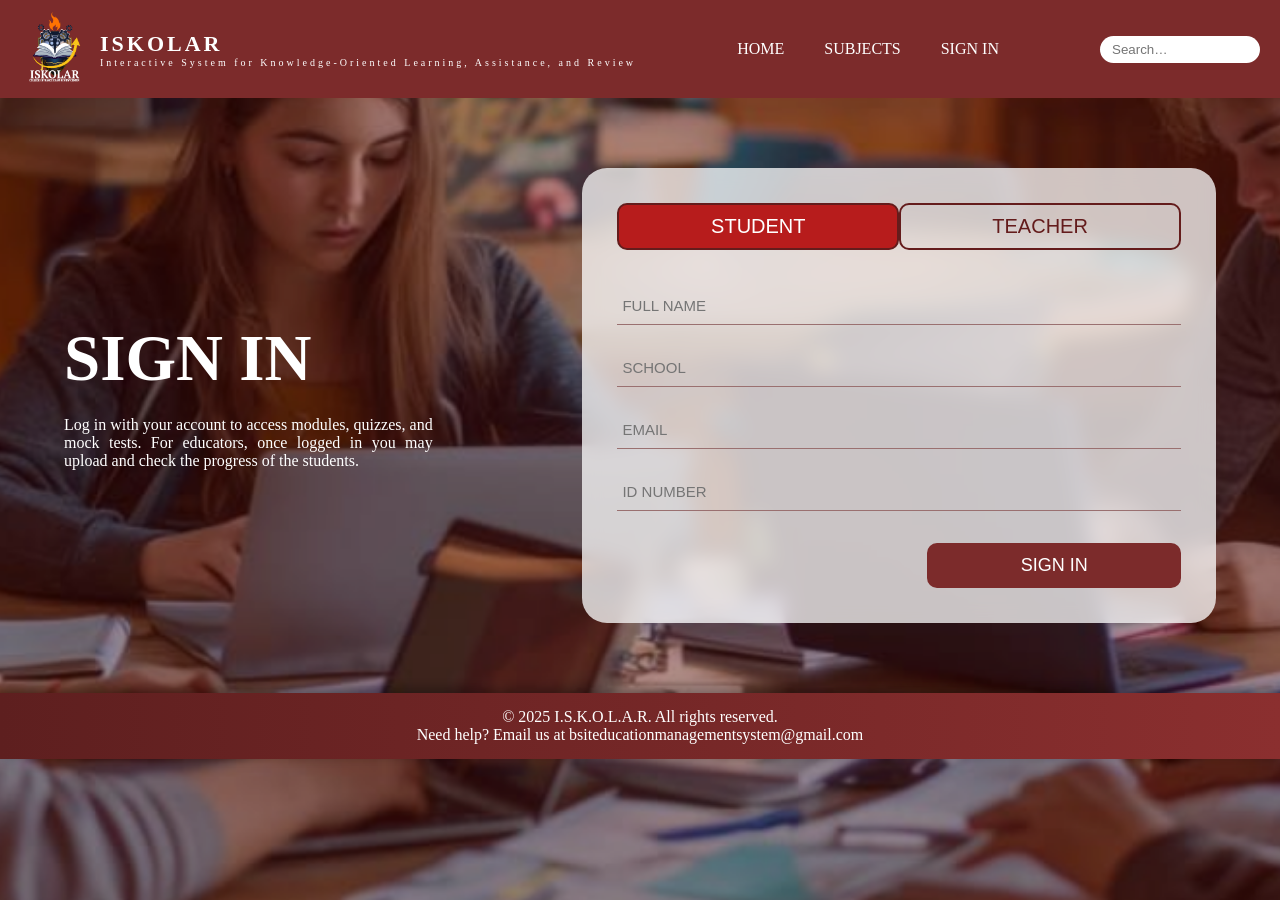
==== commit e5683b73: "Update application.html" ====
--- a/application.html
+++ b/application.html
@@ -49,7 +49,7 @@
     <div class="signin-box">
 
         <div class="tabs">
-            <button class="tab" data-type="student">STUDENT</button>
+            <button class="tab active" data-type="student">STUDENT</button>
             <button class="tab" data-type="teacher">TEACHER</button>
         </div>
 
@@ -72,8 +72,15 @@
     <p>&copy; 2025 I.S.K.O.L.A.R. All rights reserved. <br>Need help? Email us at bsiteducationmanagementsystem@gmail.com</p>
 </footer>
   
-<script src="application.js"></script>
+<script>
+    const tabs = document.querySelectorAll('.tab');
+
+    tabs.forEach(tab => {
+        tab.addEventListener('click', () => {
+            tabs.forEach(t => t.classList.remove('active'));
+            tab.classList.add('active');
+        });
+    });
+</script>
 </body>
-
 </html>
-
--- a/application.css
+++ b/application.css
@@ -11,7 +11,7 @@
 
 /* Background */
 .bg-login {
-    background-image: url('!bgLogin.jpg');
+    background-image: url('ISKOLAR (1).png');
     background-size: cover;
     background-position: center;
     background-repeat: no-repeat;
@@ -61,7 +61,7 @@
     color: #ffe2cc;
 }
 
-/* Search bar (same as homepage) */
+/* Search bar */
 .search-wrapper input {
     padding: 6px 12px;
     border-radius: 18px;
@@ -117,15 +117,23 @@
     flex: 1;
     padding: 10px;
     background: transparent;
-    border: none;
+    border: 2px solid #641c1c;
+    border-radius: 10px;
     font-size: 20px;
     color: #641c1c;
     cursor: pointer;
-    border-bottom: 2px solid transparent;
+    transition: 0.3s;
+    text-align: center;
+}
+
+.tab:hover {
+    background-color: #f28b8b;
+    color: white;
 }
 
 .tab.active {
-    border-bottom: 2px solid #7c2b2b;
+    background-color: #b71c1c;
+    color: white;
 }
 
 /* Form Fields */
@@ -160,3 +168,12 @@
     color: #7c2b2b;
     text-decoration: none;
 }
+
+footer {
+    background: linear-gradient(90deg, #5e1f1f, #8b2f2f);
+    color: white;
+    padding: 15px;
+    text-align: center;
+    margin-top: 50px;
+    box-shadow: 0 -4px 12px rgba(0,0,0,0.35);
+} 
